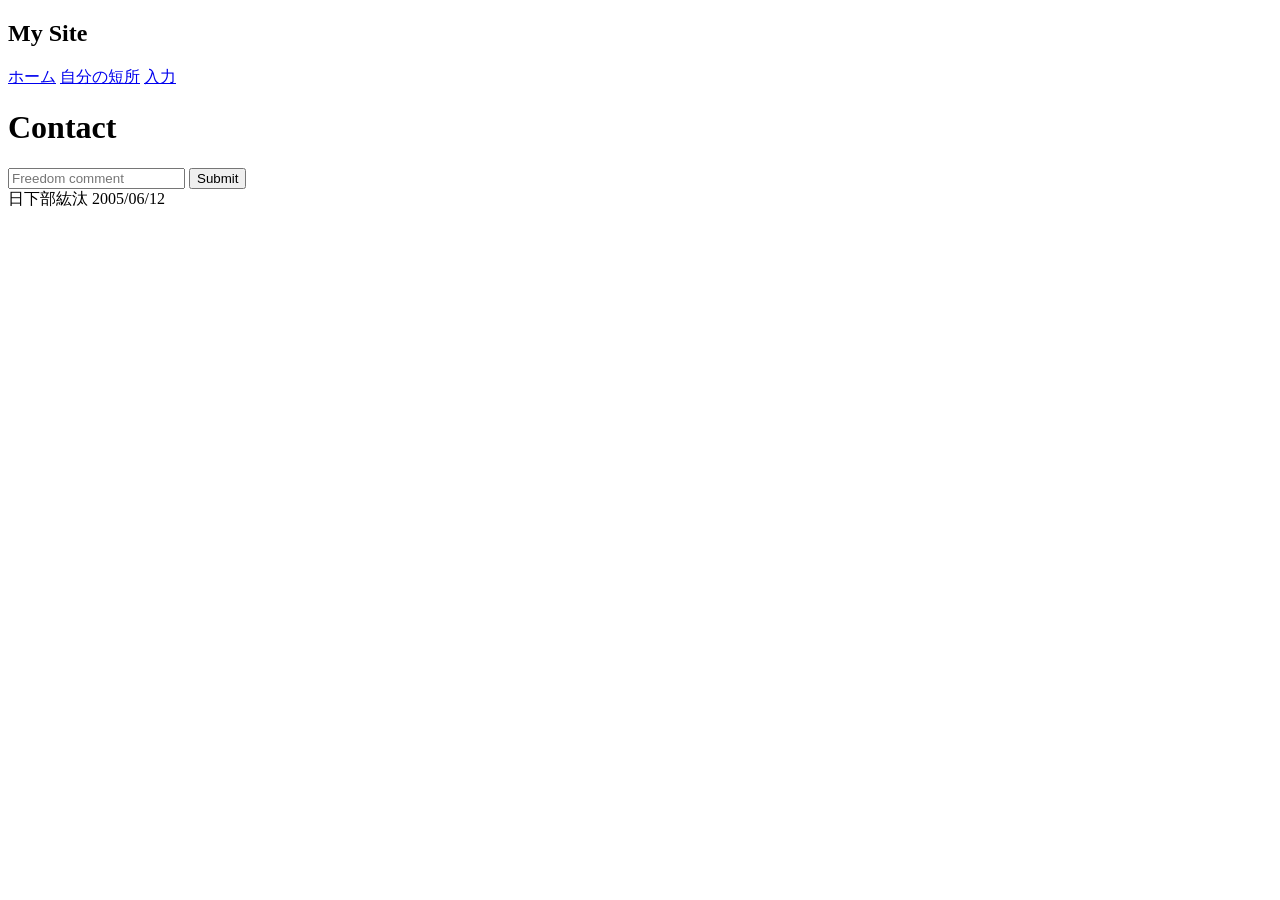
==== contact.html @ f918ae51 "Rename 自己紹介/contact.html to contact.html Signed-off-by: koutya-5009 <20125009@kaishi-pu.ac.jp>" ====
<!DOCTYPE html>
<html lang="en">
<head>
    <meta charset="UTF-8">
    <meta name="viewport" content="width=device-width, initial-scale=1.0">
    <title>お問い合わせ</title>
    <link rel="stylesheet" href="css/style.css">
</head>
<body>
    <div class="sidebar">
        <h2>My Site</h2>
        <a href="index.html">ホーム</a>
        <a href="work.html">自分の短所</a>
        <a href="contact.html">入力</a>
    </div>
    <main class="main-content">
        <div class="card">
            <h1>Contact</h1>
            <form>
                <input type="text" placeholder="Freedom comment">
                
                <button type="submit">Submit</button>
            </form>
        </div>
        <footer>日下部紘汰 2005/06/12</footer>
    </main>
</body>
</html>
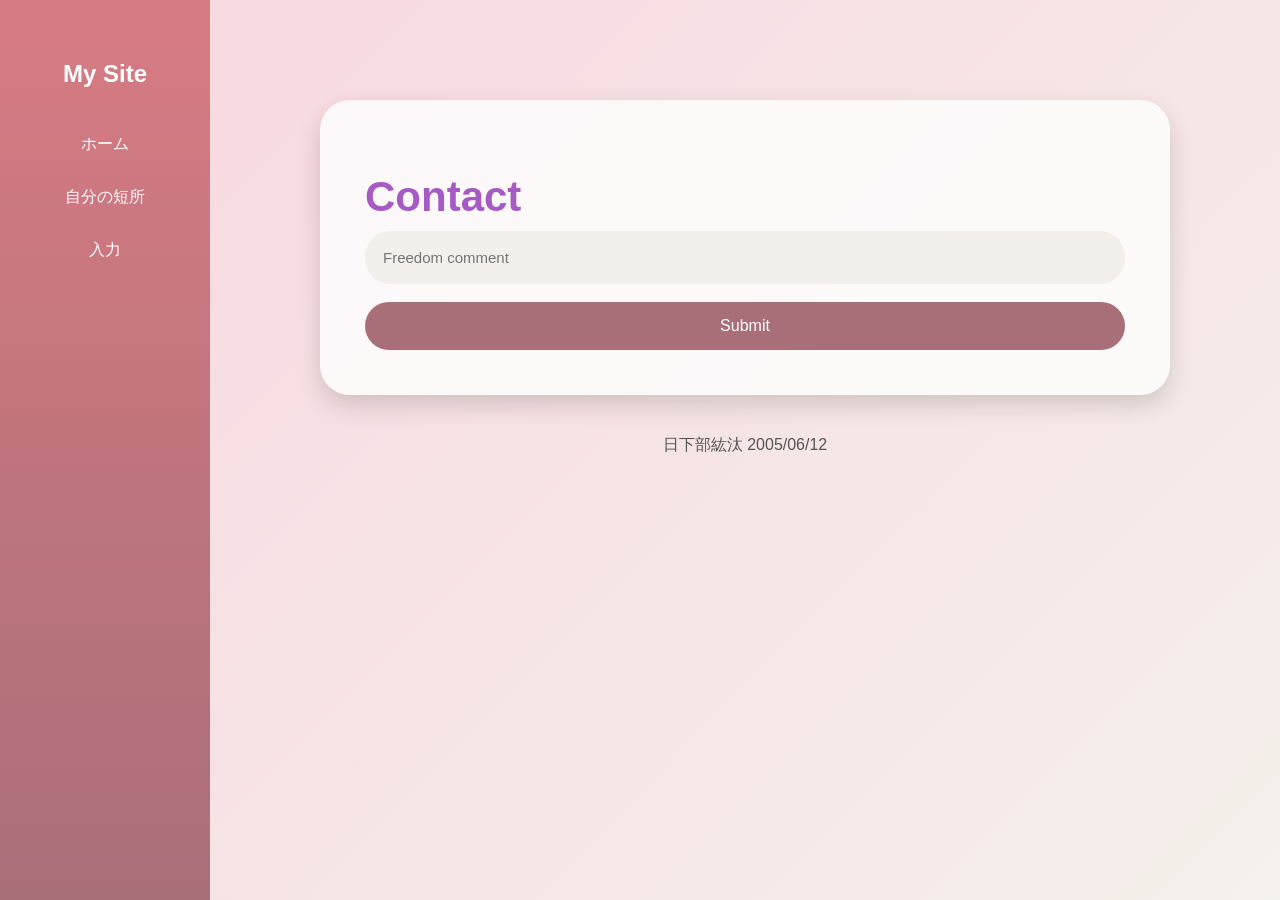
==== commit 0184da0f: "Update contact.html Signed-off-by: koutya-5009 <20125009@kaishi-pu.ac.jp>" ====
--- a/contact.html
+++ b/contact.html
@@ -4,7 +4,7 @@
     <meta charset="UTF-8">
     <meta name="viewport" content="width=device-width, initial-scale=1.0">
     <title>お問い合わせ</title>
-    <link rel="stylesheet" href="css/style.css">
+    <link rel="stylesheet" href="style.css">
 </head>
 <body>
     <div class="sidebar">
--- a/style.css
+++ b/style.css
@@ -0,0 +1,197 @@
+*{
+    box-sizing: border-box;
+}
+body{
+    margin: 0;
+    font-family: "Arial" ,  sans-serif;
+    background: linear-Gradient(135deg, #f8d7df, #f5f1eb);
+    color: #333;
+}
+/* left menu */
+.sidebar{
+    width: 210px;
+    height: 100vh;
+    background: linear-gradient(180deg,#d77b83, #a96f78);
+    position: fixed;
+    top: 0;
+    left: 0;
+    padding-top: 40px;
+    text-align: center;
+}
+.sidebar h2 {
+    color: white;
+    margin-bottom: 30px;
+}
+.sidebar a {
+    display: block;
+    color: white;
+    text-decoration: none;
+    padding: 16px;
+    font-size: 16px;
+}
+.sidebar a:hover {
+    background: rgba(255, 255, 255, 0.25);
+}
+/* main area */
+.main-content {
+    margin-left: 210px;
+    padding: 60px;
+    min-height: 100vh;
+}
+/* card design */
+.card{
+    max-width: 850px;
+    margin:40px auto;
+    background: rgba(255, 255, 255, 0.8);
+    padding: 45px;
+    border-radius: 30px;
+    box-shadow: 0 10px 25px rgba(0, 0, 0, 0.15);
+}
+.profile-card {
+    display: flex;
+    align-items: center;
+    justify-content: space-between;
+    gap: 30px;
+}
+h1 {
+    color: #a65bc4;
+    font-size: 42px;
+    margin-bottom: 10px;
+}
+h3 {
+    color: #5c5c8b;
+    font-size: 24px;
+}
+p {
+    line-height: 1.8;
+    font-size: 16px;
+}
+.profile-img {
+    width: 250px;
+    border-radius: 30px;
+    animation: a 4.2s ease-out;
+}
+/* keyframes */
+@keyframes a {
+    0%{
+        transform: translateY(-300px) rotate(0deg);
+        opacity: 0;
+    }
+    40%{
+        transform: translateY(-100px) rotate(170deg);
+        opacity: 0.6;
+    }
+    70%{
+        transform: translateY(20px) rotate(300deg);
+        opacity: 1;
+    }
+    100%{
+        transform: translateY(0) rotate(360deg);
+    }
+    }
+/* research imges */
+.image-grid {
+    display: grid;
+    grid-template-columns: repeat(2, 1fr);
+    gap: 20px;
+    margin-top: 30px;
+}
+.image-grid img {
+    width: 100%;
+    height: 200px;
+    object-fit: cover;
+    border-radius: 25px;
+    transition: 0.3s;
+}
+.image-grid img:hover {
+    opacity: 0.7;
+    transform: scale(1.03);
+    cursor: pointer;
+}
+/* contact form */
+form {
+    display: flex;
+    flex-direction: column;
+    gap: 18px;
+}
+input, textarea {
+    width: 100%;
+    padding: 18px;
+    border: none;
+    border-radius: 25px;
+    background: #f3f0ec;
+    font-size: 15px;
+}
+button {
+    padding: 15px;
+    border: none;
+    border-radius: 25px;
+    background: #a96f78;
+    color: white;
+    font-size: 16px;
+    cursor: pointer;
+}
+button:hover {
+    background: #d77b83;
+}
+footer {
+    text-align: center;
+    margin-top: 40px;
+    color: #555;
+}
+.loading-line{
+    position: fixed;
+    top: 60%;
+    left: 50%;
+    transform: translate(-50%,-50%);
+    width: 1000px;
+    height: 15px;
+    background-color: chartreuse;
+    animation: f 2.5s forwards;
+}
+@keyframes f{
+    0%, 80%{opacity: 1;}
+    100%{opacity: 0; visibility: hidden;}
+}
+.loading-line::after{
+    content: '';
+    position: absolute;
+    top: 0;
+    left: 0;
+    width: 0;
+    height: 100%;
+    background:  linear-gradient(135deg, rgb(6, 216, 198), rgb(235, 9, 23));
+    animation: fill 2s forwards;
+}
+@keyframes fill {
+    to {width: 100%;}
+}
+.sidebar, .main-content{
+    animation: s 2.5s;
+}
+@keyframes s{
+    0%, 50%{opacity: 0;}
+    100%{opacity: 1;}
+}
+.circle-container{
+    display: flex;
+    justify-content: center;
+    gap: 20px;
+    margin-top: 30px;
+    padding-bottom: 30px;
+}
+.circle{
+    width: 60px;
+    height: 60px;
+    border-radius: 50%;
+    display: flex;
+    justify-content: center;
+    align-items: center;
+    color: white;
+    font-size: 11px;
+    cursor: pointer;
+}
+.circle:hover{
+    transform: scale(1.1);
+}
+.x{background-color: black;}
